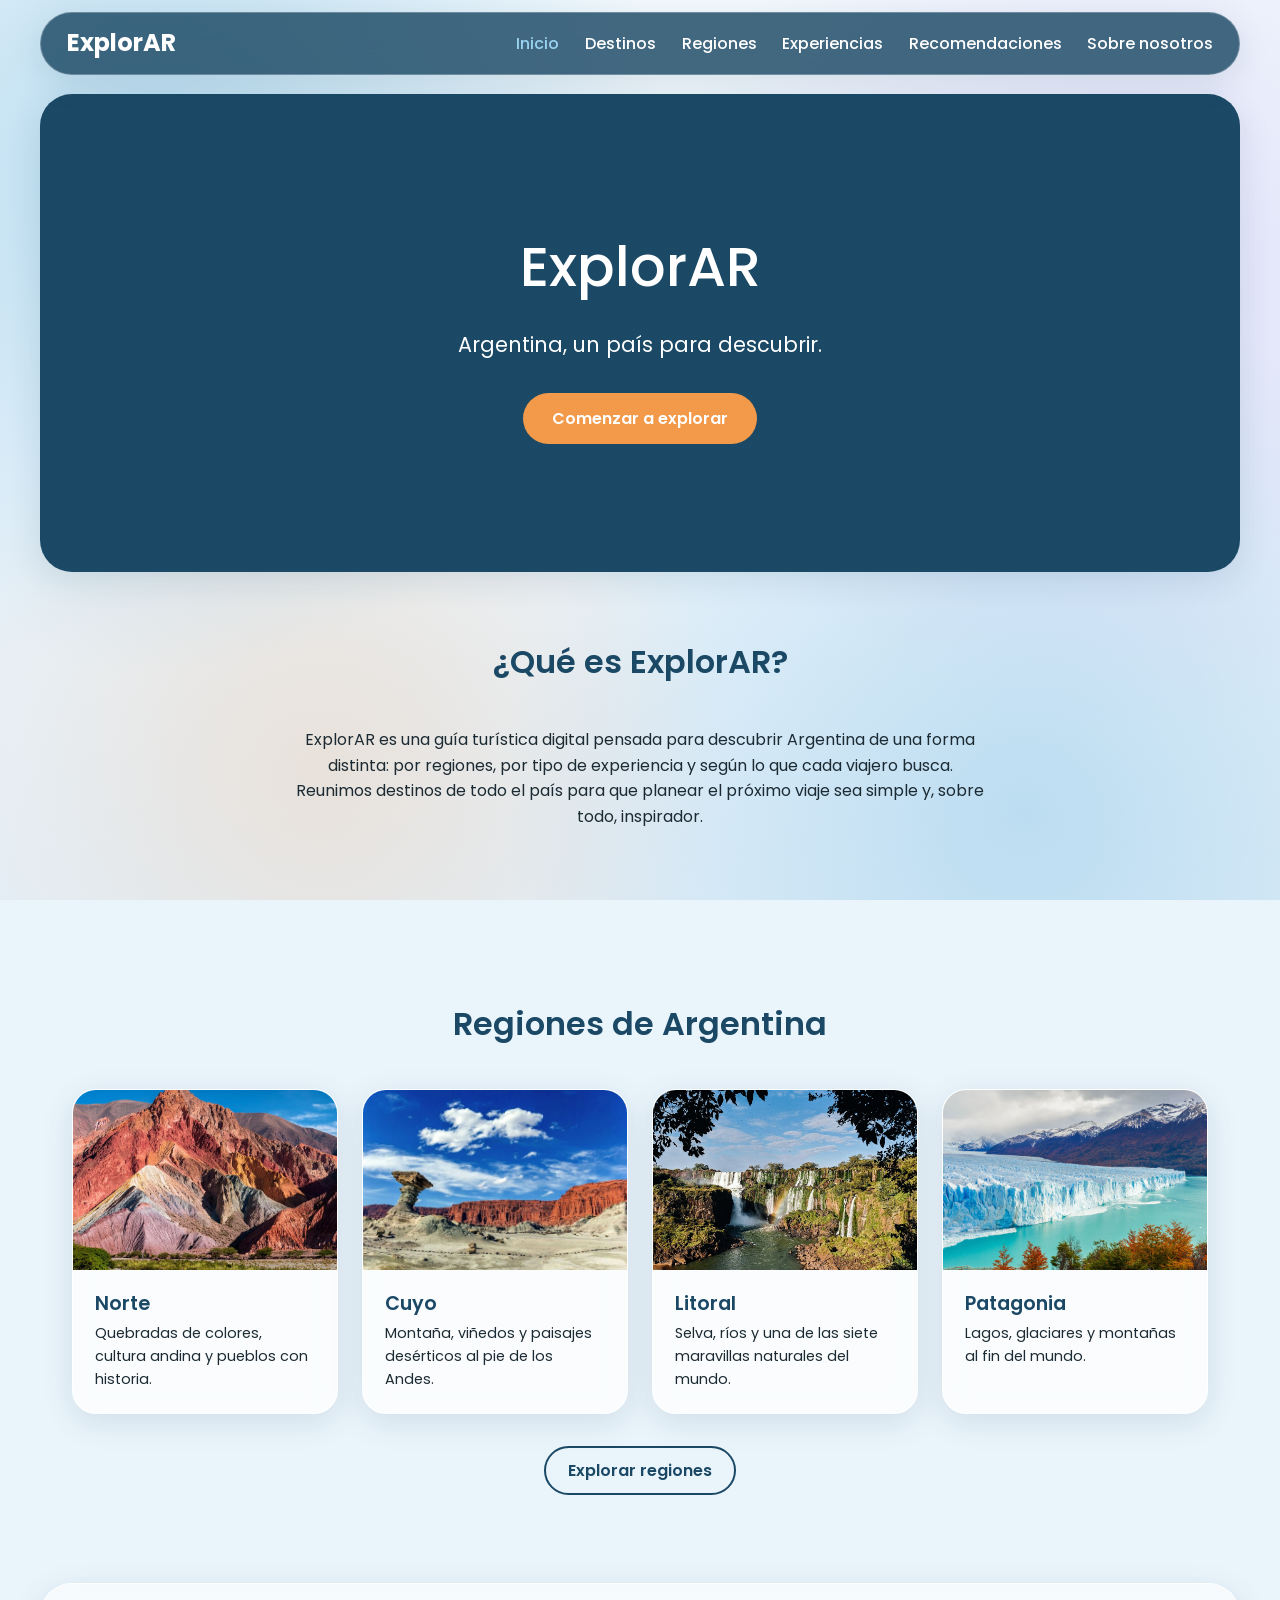
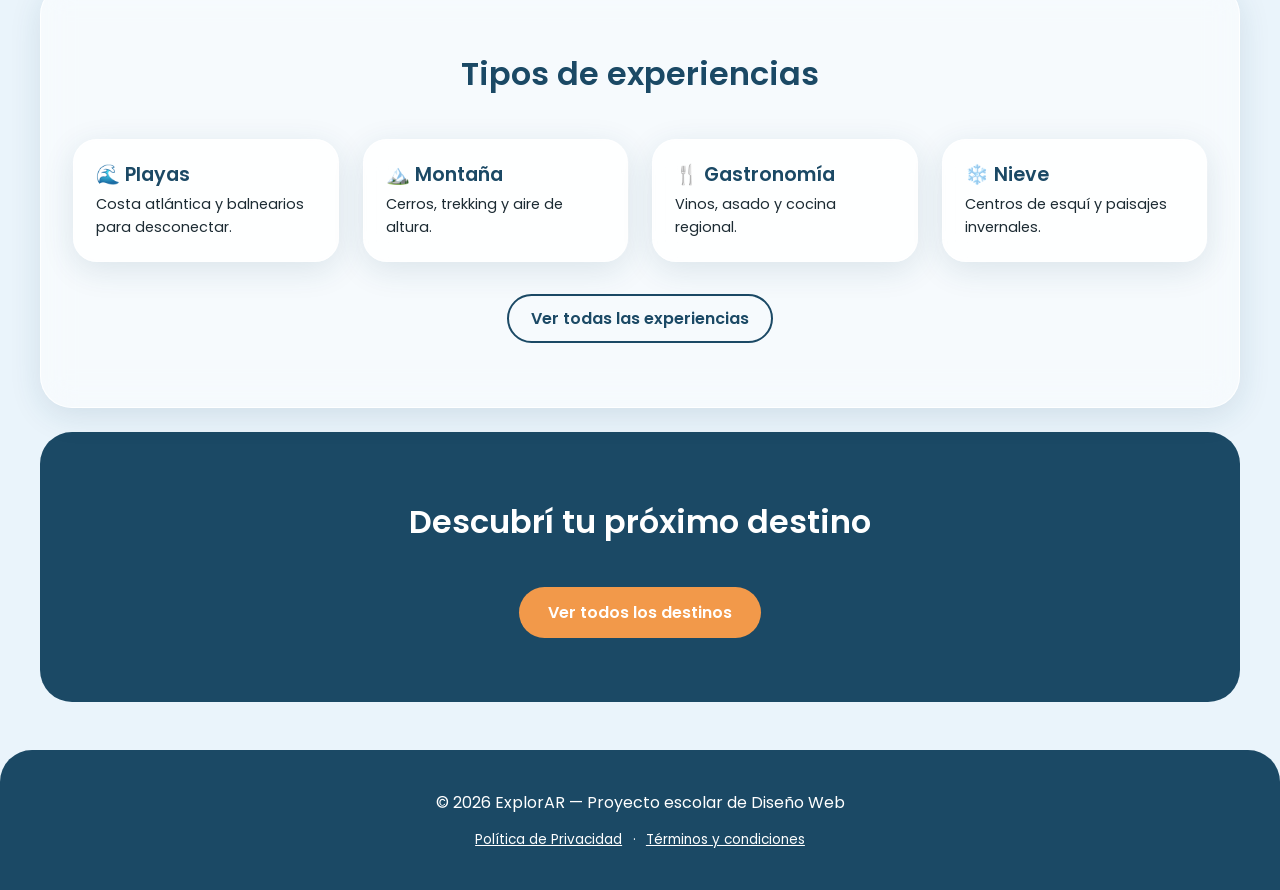
==== index.html @ a02579d8 "cambio del inicio" ====
<!DOCTYPE html>
<html lang="es">
<head>
  <meta charset="UTF-8">
  <meta name="viewport" content="width=device-width, initial-scale=1.0">
  <title>ExplorAR - Argentina, un país para descubrir</title>
  <link rel="icon" href="img/favicon.ico">
  <link rel="stylesheet" href="style.css">
  <link rel="preconnect" href="https://fonts.googleapis.com">
<link rel="preconnect" href="https://fonts.gstatic.com" crossorigin>
<link href="https://fonts.googleapis.com/css2?family=Poppins:wght@400;500;600;700&display=swap" rel="stylesheet">
</head>
<body>

  <header>
    <nav>
      <a href="index.html" class="logo">ExplorAR</a>
      <button class="menu-toggle" aria-label="Abrir menú">☰</button>
      <ul class="nav-links">
        <li><a href="index.html" class="active">Inicio</a></li>
        <li><a href="destinos.html">Destinos</a></li>
        <li><a href="regiones.html">Regiones</a></li>
        <li><a href="experiencias.html">Experiencias</a></li>
        <li><a href="recomendaciones.html">Recomendaciones</a></li>
        <li><a href="sobre-nosotros.html">Sobre nosotros</a></li>
      </ul>
    </nav>
  </header>

  <main>

    <section class="hero">
      <h1>ExplorAR</h1>
      <p>Argentina, un país para descubrir.</p>
      <a href="destinos.html" class="btn-primary">Comenzar a explorar</a>
    </section>

    <section class="intro">
      <div class="section-intro">
        <h2>¿Qué es ExplorAR?</h2>
        <p>ExplorAR es una guía turística digital pensada para descubrir Argentina de una forma distinta: por regiones, por tipo de experiencia y según lo que cada viajero busca. Reunimos destinos de todo el país para que planear el próximo viaje sea simple y, sobre todo, inspirador.</p>
      </div>
    </section>

    <section>
      <h2>Regiones de Argentina</h2>
      <div class="card-grid">
        <div class="card">
          <img src="img/region-norte.png" alt="Paisaje del Norte argentino">
          <div class="card-content">
            <h3>Norte</h3>
            <p>Quebradas de colores, cultura andina y pueblos con historia.</p>
          </div>
        </div>
        <div class="card">
          <img src="img/region-cuyo.png" alt="Paisaje de la región de Cuyo">
          <div class="card-content">
            <h3>Cuyo</h3>
            <p>Montaña, viñedos y paisajes desérticos al pie de los Andes.</p>
          </div>
        </div>
        <div class="card">
          <img src="img/region-litoral.jpg" alt="Paisaje del Litoral argentino">
          <div class="card-content">
            <h3>Litoral</h3>
            <p>Selva, ríos y una de las siete maravillas naturales del mundo.</p>
          </div>
        </div>
        <div class="card">
          <img src="img/region-patagonia.jpg" alt="Paisaje de la Patagonia">
          <div class="card-content">
            <h3>Patagonia</h3>
            <p>Lagos, glaciares y montañas al fin del mundo.</p>
          </div>
        </div>
      </div>
      <p style="text-align:center; margin-top:2rem;">
        <a href="regiones.html" class="btn-secondary">Explorar regiones</a>
      </p>
    </section>

    <section class="alt">
      <h2>Tipos de experiencias</h2>
      <div class="card-grid">
        <div class="card"><div class="card-content"><h3>🌊 Playas</h3><p>Costa atlántica y balnearios para desconectar.</p></div></div>
        <div class="card"><div class="card-content"><h3>🏔️ Montaña</h3><p>Cerros, trekking y aire de altura.</p></div></div>
        <div class="card"><div class="card-content"><h3>🍴 Gastronomía</h3><p>Vinos, asado y cocina regional.</p></div></div>
        <div class="card"><div class="card-content"><h3>❄️ Nieve</h3><p>Centros de esquí y paisajes invernales.</p></div></div>
      </div>
      <p style="text-align:center; margin-top:2rem;">
        <a href="experiencias.html" class="btn-secondary">Ver todas las experiencias</a>
      </p>
    </section>

    <section class="cta">
      <h2>Descubrí tu próximo destino</h2>
      <a href="destinos.html" class="btn-primary">Ver todos los destinos</a>
    </section>

  </main>

  <footer>
    <p>&copy; 2026 ExplorAR — Proyecto escolar de Diseño Web</p>
    <div class="footer-links">
      <a href="privacidad.html">Política de Privacidad</a> ·
      <a href="terminos.html">Términos y condiciones</a>
    </div>
  </footer>

  <button id="volver-arriba" aria-label="Volver arriba">↑</button>

  <script src="script.js"></script>
</body>
</html>
---- style.css ----
/* =========================================================
   EXPLORAR - style.css
   ========================================================= */

* {
  margin: 0;
  padding: 0;
  box-sizing: border-box;
}

html {
  scroll-behavior: smooth;
}

body {
  font-family: 'Poppins', 'Segoe UI', sans-serif;
  color: var(--text-dark);
  background-color: #EAF4FB;
  line-height: 1.6;
  overflow-x: hidden;
  position: relative;
}

/* Burbujas de color detrás de todo el sitio. Sirven para que el efecto "vidrio" de las tarjetas se note. */
body::before {
  content: "";
  position: fixed;
  inset: 0;
  z-index: -1;
  background:
    radial-gradient(circle at 12% 18%, rgba(79,168,216,0.35) 0, transparent 38%),
    radial-gradient(circle at 88% 30%, rgba(190,175,240,0.30) 0, transparent 36%),
    radial-gradient(circle at 25% 85%, rgba(242,153,74,0.18) 0, transparent 34%),
    radial-gradient(circle at 80% 90%, rgba(79,168,216,0.28) 0, transparent 40%),
    linear-gradient(180deg, #F3F9FD 0%, #E4F0FA 100%);
}

img {
  max-width: 100%;
  display: block;
}

a {
  text-decoration: none;
  color: inherit;
}

ul {
  list-style: none;
}

button {
  font-family: inherit;
  cursor: pointer;
}

/* ===== PALETA DE COLORES ===== */
:root {
  --celeste-principal: #4FA8D8;
  --azul-profundo: #1B4965;
  --naranja-acento: #F2994A;
  --lavanda-suave: #BEAFF0;
  --gris-claro: #F4F7F9;
  --bg-light: #FFFFFF;
  --text-dark: #1C2B33;
  --text-light: #FFFFFF;

  --vidrio: rgba(255, 255, 255, 0.55);
  --vidrio-fuerte: rgba(255, 255, 255, 0.75);
  --vidrio-borde: rgba(255, 255, 255, 0.85);
  --sombra-vidrio: 0 8px 32px rgba(27, 73, 101, 0.12);
  --radio-grande: 32px;
  --radio-medio: 24px;
}

h1, h2, h3 {
  font-family: 'Poppins', sans-serif;
  font-weight: 600;
  color: var(--azul-profundo);
}

h1 { font-size: 2.8rem; }
h2 { font-size: 2rem; margin-bottom: 1rem; }
h3 { font-size: 1.2rem; }

p {
  font-size: 1rem;
  color: var(--text-dark);
}

/* ===== BOTONES ===== */
.btn-primary {
  display: inline-block;
  background-color: var(--naranja-acento);
  color: var(--text-light);
  padding: 0.8rem 1.8rem;
  border-radius: 30px;
  font-weight: 600;
  border: none;
  transition: background-color 0.3s ease;
}

.btn-primary:hover {
  background-color: var(--celeste-principal);
}

.btn-secondary {
  display: inline-block;
  background-color: transparent;
  color: var(--azul-profundo);
  border: 2px solid var(--azul-profundo);
  padding: 0.6rem 1.4rem;
  border-radius: 30px;
  font-weight: 600;
  transition: all 0.3s ease;
}

.btn-secondary:hover {
  background-color: var(--azul-profundo);
  color: var(--text-light);
}

/* accesibilidad: foco visible */
a:focus-visible, button:focus-visible, input:focus-visible, select:focus-visible {
  outline: 3px solid var(--naranja-acento);
  outline-offset: 2px;
}

/* ===== HEADER / NAV ===== */
header {
  position: sticky;
  top: 12px;
  z-index: 100;
  width: calc(100% - 2rem);
  max-width: 1200px;
  margin: 12px auto 0;
  padding: 0.7rem 1.6rem;
  background-color: rgba(27, 73, 101, 0.82);
  backdrop-filter: blur(14px);
  -webkit-backdrop-filter: blur(14px);
  border: 1px solid rgba(255, 255, 255, 0.25);
  border-radius: 999px;
  box-shadow: var(--sombra-vidrio);
}

nav {
  display: flex;
  align-items: center;
  justify-content: space-between;
  position: relative;
}

.logo {
  font-size: 1.5rem;
  font-weight: 700;
  color: var(--text-light);
}

.nav-links {
  display: flex;
  gap: 1.6rem;
}

.nav-links a {
  color: var(--text-light);
  font-weight: 500;
  transition: color 0.3s ease;
}

.nav-links a:hover,
.nav-links a.active {
  color: #9AD3F2;
}

.menu-toggle {
  display: none;
  background: none;
  border: none;
  font-size: 1.8rem;
  color: var(--text-light);
}

@media (max-width: 768px) {
  header { padding: 0.6rem 1.2rem; }

  .menu-toggle { display: block; }

  .nav-links {
    display: none;
    flex-direction: column;
    position: absolute;
    top: calc(100% + 1rem);
    left: -0.6rem;
    right: -0.6rem;
    background-color: rgba(27, 73, 101, 0.92);
    backdrop-filter: blur(14px);
    -webkit-backdrop-filter: blur(14px);
    border-radius: var(--radio-medio);
    padding: 1.2rem 1.6rem;
    gap: 1rem;
    box-shadow: var(--sombra-vidrio);
  }

  .nav-links.active { display: flex; }
}

/* ===== FOOTER ===== */
footer {
  background-color: var(--azul-profundo);
  color: var(--text-light);
  text-align: center;
  padding: 2.5rem 2rem;
  margin-top: 3rem;
  border-radius: var(--radio-grande) var(--radio-grande) 0 0;
}

footer p { color: var(--text-light); }

.social-icons {
  display: flex;
  justify-content: center;
  gap: 1.2rem;
  margin-top: 1rem;
}

.social-icons a {
  color: var(--text-light);
  border: 1px solid var(--text-light);
  border-radius: 50%;
  width: 36px;
  height: 36px;
  display: flex;
  align-items: center;
  justify-content: center;
  font-size: 0.8rem;
  transition: background-color 0.3s ease;
}

.social-icons a:hover { background-color: var(--celeste-principal); }

.footer-links {
  margin-top: 0.8rem;
  font-size: 0.85rem;
}

.footer-links a { text-decoration: underline; margin: 0 0.4rem; }

main section {
  padding: 4rem 2rem;
  max-width: 1200px;
  margin: 0 auto;
}

main section.alt {
  background: var(--vidrio);
  backdrop-filter: blur(16px);
  -webkit-backdrop-filter: blur(16px);
  border: 1px solid var(--vidrio-borde);
  border-radius: var(--radio-grande);
  box-shadow: var(--sombra-vidrio);
  margin: 1.5rem auto;
  width: calc(100% - 2rem);
}

main section h2 { text-align: center; margin-bottom: 2.5rem; }

.section-intro {
  max-width: 700px;
  margin: 0 auto 2.5rem;
  text-align: center;
}

main section.hero {
  width: calc(100% - 2rem);
  margin: 1.2rem auto 0;
  padding: 8rem 2rem;
  border-radius: var(--radio-grande);
  background: linear-gradient(rgba(27,73,101,0.55), rgba(27,73,101,0.55)),
              url('img/hero-bg.jpg') center/cover no-repeat;
  background-color: var(--azul-profundo);
  color: var(--text-light);
  text-align: center;
  box-shadow: var(--sombra-vidrio);
}

.hero h1 { color: var(--text-light); font-size: 3.5rem; font-weight: 500; }
.hero p { color: var(--text-light); font-size: 1.3rem; margin: 1rem 0 2rem; }

main section.page-hero {
  width: calc(100% - 2rem);
  margin: 1.2rem auto 0;
  padding: 4.5rem 2rem;
  border-radius: var(--radio-grande);
  background: linear-gradient(rgba(27,73,101,0.65), rgba(27,73,101,0.65)),
              url('img/hero-bg.jpg') center/cover no-repeat;
  background-color: var(--azul-profundo);
  color: var(--text-light);
  text-align: center;
  box-shadow: var(--sombra-vidrio);
}
.page-hero h1 { color: var(--text-light); font-weight: 500; }
.page-hero p { color: var(--text-light); }

/* ===== TARJETAS ===== */
.card-grid {
  display: grid;
  grid-template-columns: repeat(auto-fit, minmax(260px, 1fr));
  gap: 1.5rem;
}

.card {
  position: relative;
  background: var(--vidrio-fuerte);
  backdrop-filter: blur(14px);
  -webkit-backdrop-filter: blur(14px);
  border: 1px solid var(--vidrio-borde);
  border-radius: var(--radio-medio);
  overflow: hidden;
  box-shadow: var(--sombra-vidrio);
  transition: transform 0.3s ease;
  display: flex;
  flex-direction: column;
}

.card:hover { transform: translateY(-6px); }

.card img { height: 180px; width: 100%; object-fit: cover; }

.card-content { padding: 1.4rem; flex: 1; display: flex; flex-direction: column; }

.card-content h3 { color: var(--azul-profundo); margin-bottom: 0.3rem; line-height: 1.3; }

.card-content p { font-size: 0.9rem; }

/* La provincia en negrita*/
.card-content .card-provincia {
  font-weight: 700;
  margin-bottom: 0.8rem;
}


.card-content .card-descripcion {
  flex: 1;
  line-height: 1.7;
}
.card-meta {
  font-size: 0.8rem;
  color: #2A7BA8;
  font-weight: 600;
  margin-bottom: 0.4rem;
}

.card-content .btn-secondary,
.card-content .btn-primary {
  margin-top: 0.8rem;
  align-self: flex-start;
  font-size: 0.85rem;
  padding: 0.5rem 1.1rem;
}


main section.cta {
  width: calc(100% - 2rem);
  margin: 1.5rem auto 0;
  text-align: center;
  background-color: var(--azul-profundo);
  color: var(--text-light);
  border-radius: var(--radio-grande);
}
.cta h2 { color: var(--text-light); }

/* ===== BUSCADOR Y FILTROS (destinos.html) ===== */
.filtros {
  display: flex;
  flex-wrap: wrap;
  gap: 0.8rem;
  margin: 0 auto 2rem;
  padding: 0.8rem;
  justify-content: center;
  background: var(--vidrio);
  backdrop-filter: blur(14px);
  -webkit-backdrop-filter: blur(14px);
  border: 1px solid var(--vidrio-borde);
  border-radius: 999px;
  box-shadow: var(--sombra-vidrio);
}

.filtros input,
.filtros select {
  padding: 0.6rem 1.1rem;
  border-radius: 999px;
  border: 1px solid rgba(27, 73, 101, 0.2);
  background: rgba(255, 255, 255, 0.8);
  font-size: 0.95rem;
  color: var(--text-dark);
}

.filtros input { flex: 1; min-width: 200px; }

@media (max-width: 700px) {
  .filtros { border-radius: var(--radio-medio); }
}

.no-resultados {
  text-align: center;
  padding: 2rem;
  color: var(--azul-profundo);
  font-weight: 600;
}

/* ===== REGIONES ===== */
.region-card {
  background: var(--vidrio-fuerte);
  backdrop-filter: blur(14px);
  -webkit-backdrop-filter: blur(14px);
  border: 1px solid var(--vidrio-borde);
  border-radius: var(--radio-grande);
  overflow: hidden;
  box-shadow: var(--sombra-vidrio);
  margin-bottom: 1.5rem;
  display: grid;
  grid-template-columns: 1fr 1.4fr;
}

.region-card img { height: 100%; object-fit: cover; }

.region-card .region-content { padding: 1.8rem; }

.region-card .region-content ul { margin: 0.8rem 0; padding-left: 1.2rem; list-style: disc; }

@media (max-width: 700px) {
  .region-card { grid-template-columns: 1fr; }
  .region-card img { height: 200px; }
}

/* ===== EXPERIENCIAS ===== */
.experiencia-tabs {
  display: flex;
  flex-wrap: wrap;
  justify-content: center;
  gap: 0.7rem;
  margin-bottom: 2.5rem;
}

.tab-btn {
  background: var(--vidrio-fuerte);
  border: 1px solid var(--vidrio-borde);
  padding: 0.6rem 1.2rem;
  border-radius: 999px;
  font-weight: 600;
  color: var(--azul-profundo);
  transition: background-color 0.3s ease, color 0.3s ease;
}

.tab-btn:hover { background: rgba(79, 168, 216, 0.25); }

.tab-btn.active {
  background-color: var(--azul-profundo);
  color: var(--text-light);
  border-color: var(--azul-profundo);
}

/* ===== ENCONTRA TU DESTINO ===== */
.finder {
  background: var(--vidrio);
  backdrop-filter: blur(16px);
  -webkit-backdrop-filter: blur(16px);
  border: 1px solid var(--vidrio-borde);
  border-radius: var(--radio-grande);
  box-shadow: var(--sombra-vidrio);
  padding: 2.5rem;
}

.finder-form {
  display: grid;
  grid-template-columns: repeat(auto-fit, minmax(180px, 1fr));
  gap: 1.2rem;
  margin-bottom: 2rem;
}

.finder-form label {
  display: block;
  font-weight: 600;
  margin-bottom: 0.4rem;
  color: var(--azul-profundo);
  font-size: 0.9rem;
}

.finder-form select {
  width: 100%;
  padding: 0.7rem 1rem;
  border-radius: 999px;
  border: 1px solid rgba(27, 73, 101, 0.2);
  background: rgba(255, 255, 255, 0.85);
  color: var(--text-dark);
}

.finder-actions { text-align: center; }

#finder-resultados { margin-top: 2rem; }

/* ===== RECOMENDACIONES ===== */
.recomendacion {
  display: grid;
  grid-template-columns: 1fr 1.6fr;
  gap: 1.5rem;
  background: var(--vidrio-fuerte);
  backdrop-filter: blur(14px);
  -webkit-backdrop-filter: blur(14px);
  border: 1px solid var(--vidrio-borde);
  border-radius: var(--radio-grande);
  box-shadow: var(--sombra-vidrio);
  padding: 1.5rem;
  margin-bottom: 1.5rem;
}

.recomendacion img { border-radius: var(--radio-medio); height: 100%; object-fit: cover; }

.recomendacion .autor {
  font-size: 0.85rem;
  font-style: italic;
  color: #2A7BA8;
  margin-top: 0.5rem;
}

@media (max-width: 700px) {
  .recomendacion { grid-template-columns: 1fr; }
  .recomendacion img { height: 200px; }
}

/* ===== SOBRE NOSOTROS ===== */
.equipo-grid {
  display: grid;
  grid-template-columns: repeat(auto-fit, minmax(240px, 1fr));
  gap: 1.5rem;
}

.integrante {
  text-align: center;
  background: var(--vidrio-fuerte);
  backdrop-filter: blur(14px);
  -webkit-backdrop-filter: blur(14px);
  border: 1px solid var(--vidrio-borde);
  border-radius: var(--radio-grande);
  box-shadow: var(--sombra-vidrio);
  padding: 1.8rem 1.5rem;
}

.avatar {
  width: 100px;
  height: 100px;
  border-radius: 50%;
  background: linear-gradient(135deg, var(--celeste-principal), var(--lavanda-suave));
  color: var(--text-light);
  display: flex;
  align-items: center;
  justify-content: center;
  font-size: 2rem;
  font-weight: 700;
  margin: 0 auto 1rem;
}

.integrante .rol {
  color: #B85E0F;
  font-weight: 600;
  font-size: 0.9rem;
  margin-bottom: 0.5rem;
}

.frase-final {
  text-align: center;
  font-size: 1.3rem;
  font-style: italic;
  color: var(--azul-profundo);
  margin-top: 3rem;
}

/* ===== PRIVACIDAD / TERMINOS ===== */
.legal h2 { text-align: left; margin-top: 2rem; }
.legal p, .legal ul { margin-bottom: 1rem; }
.legal ul { padding-left: 1.4rem; list-style: disc; }

/* ===== VIDEO RESPONSIVE ===== */
.video-wrapper {
  position: relative;
  padding-bottom: 56.25%;
  height: 0;
  overflow: hidden;
  border-radius: var(--radio-grande);
  max-width: 800px;
  margin: 0 auto;
  box-shadow: var(--sombra-vidrio);
}

.video-wrapper iframe {
  position: absolute;
  top: 0; left: 0;
  width: 100%; height: 100%;
  border: none;
}

/* ===== BOTON VOLVER ARRIBA ===== */
#volver-arriba {
  position: fixed;
  bottom: 1.5rem;
  right: 1.5rem;
  background-color: var(--naranja-acento);
  color: var(--text-light);
  border: none;
  width: 46px;
  height: 46px;
  border-radius: 50%;
  font-size: 1.2rem;
  display: none;
  z-index: 200;
  box-shadow: var(--sombra-vidrio);
}

#volver-arriba.visible { display: block; }

/* ===== MODAL ===== */
.modal-overlay {
  display: none;
  position: fixed;
  inset: 0;
  background-color: rgba(27, 73, 101, 0.45);
  backdrop-filter: blur(6px);
  -webkit-backdrop-filter: blur(6px);
  align-items: center;
  justify-content: center;
  z-index: 300;
  padding: 1rem;
}

.modal-overlay.visible { display: flex; }

.modal-box {
  background: rgba(255, 255, 255, 0.88);
  backdrop-filter: blur(16px);
  -webkit-backdrop-filter: blur(16px);
  border: 1px solid var(--vidrio-borde);
  border-radius: var(--radio-grande);
  max-width: 500px;
  width: 100%;
  padding: 1.5rem;
  position: relative;
  max-height: 85vh;
  overflow-y: auto;
  box-shadow: var(--sombra-vidrio);
}

.modal-close {
  position: absolute;
  top: 0.8rem;
  right: 0.8rem;
  z-index: 2;
  width: 36px;
  height: 36px;
  background: rgba(255, 255, 255, 0.8);
  border: none;
  border-radius: 50%;
  font-size: 1.1rem;
  color: var(--azul-profundo);
}

.modal-box img {
  border-radius: var(--radio-medio);
  margin-bottom: 1rem;
  height: 220px;
  width: 100%;
  object-fit: cover;
}

@supports not ((backdrop-filter: blur(1px)) or (-webkit-backdrop-filter: blur(1px))) {
  :root {
    --vidrio: rgba(255, 255, 255, 0.85);
    --vidrio-fuerte: rgba(255, 255, 255, 0.95);
  }
}

@media (prefers-reduced-motion: reduce) {
  * { transition: none !important; scroll-behavior: auto !important; }
}
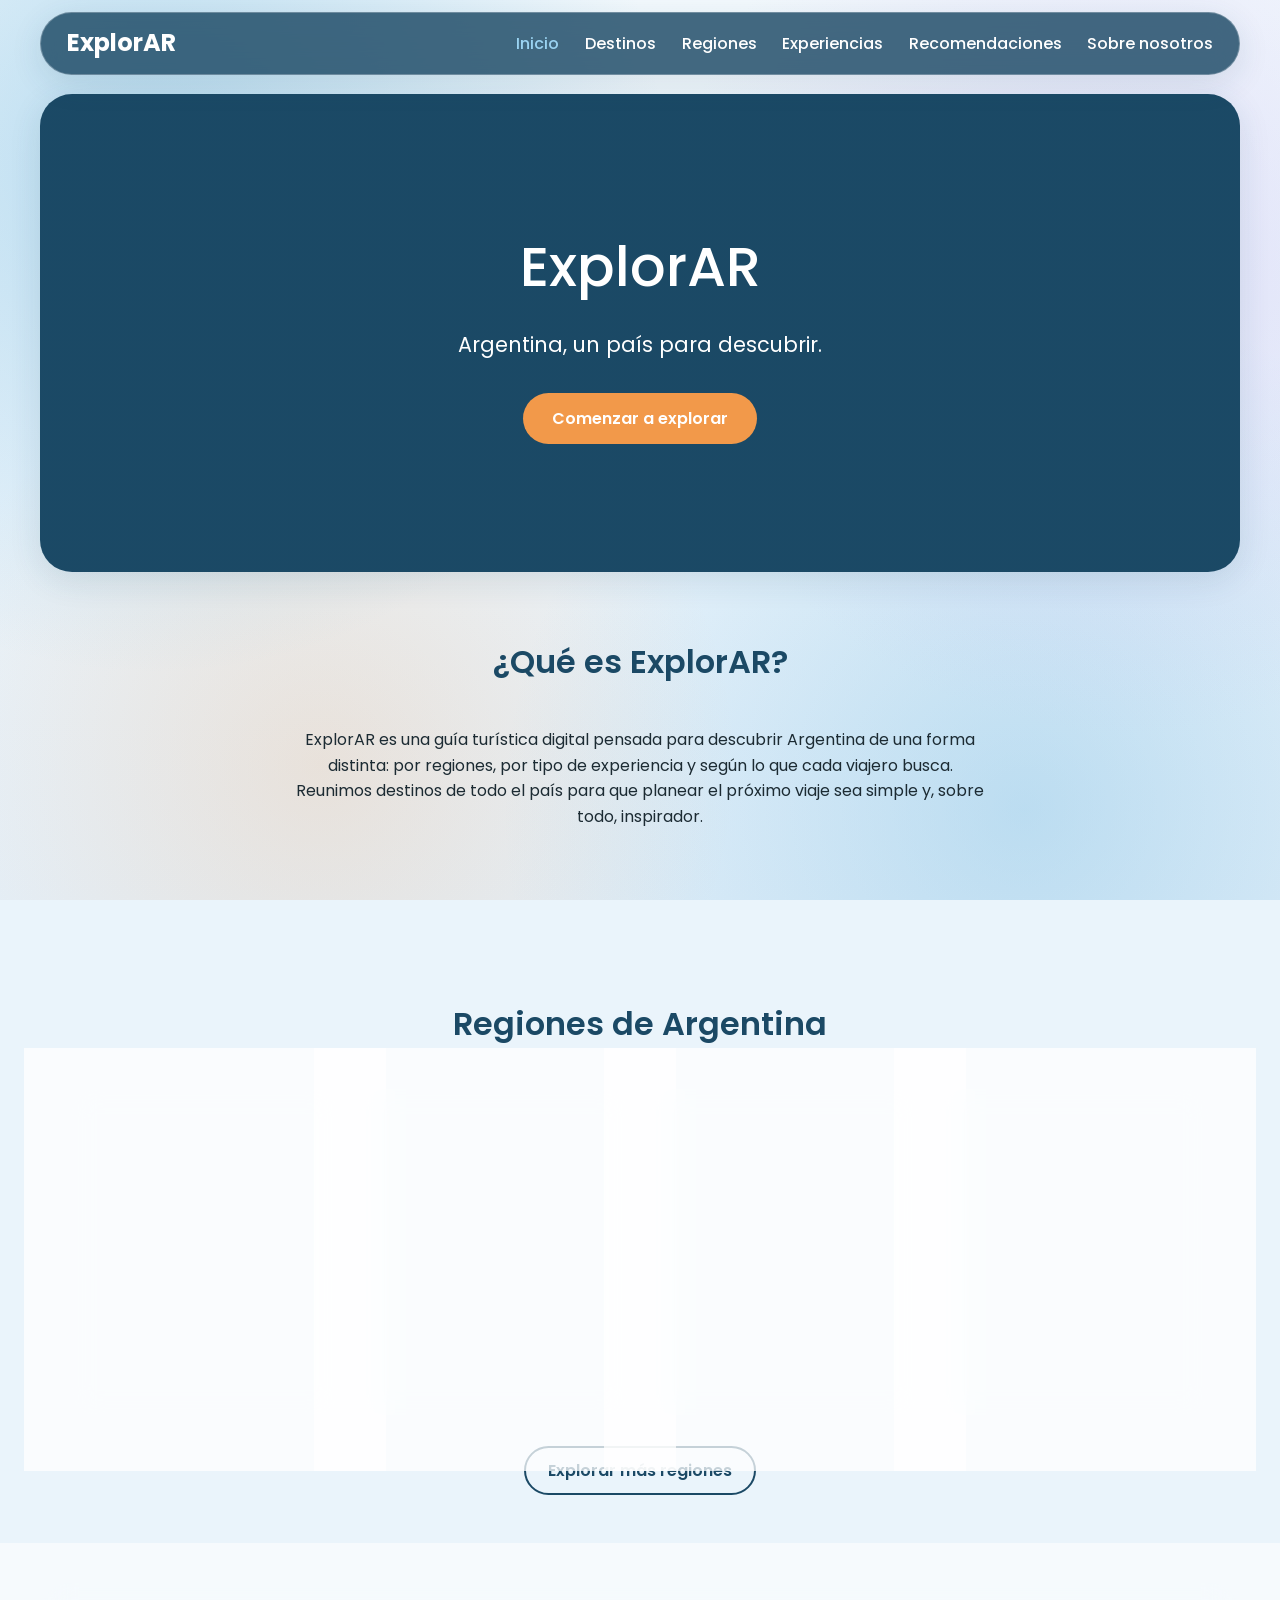
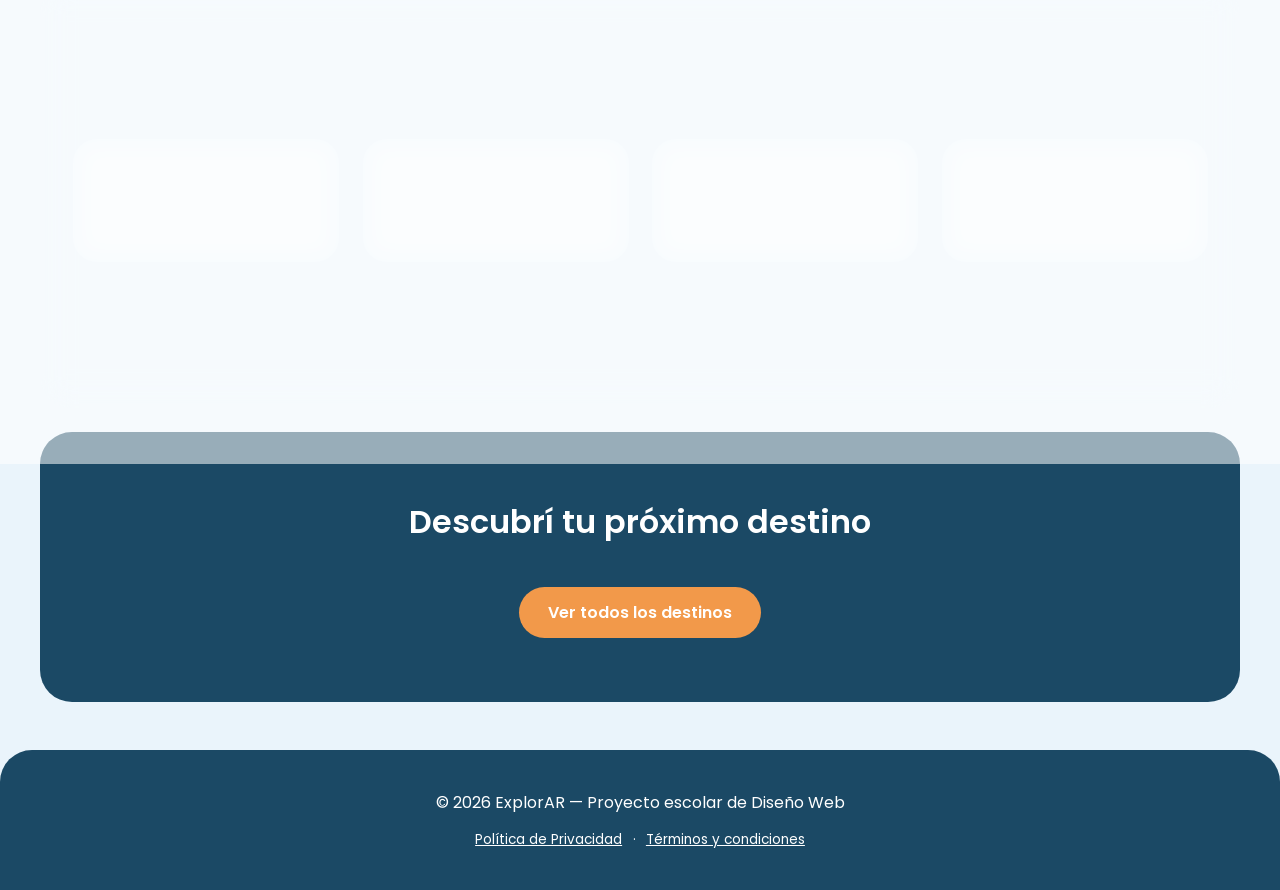
==== commit 896a3481: "mas regiones" ====
--- a/index.html
+++ b/index.html
@@ -75,7 +75,7 @@
         </div>
       </div>
       <p style="text-align:center; margin-top:2rem;">
-        <a href="regiones.html" class="btn-secondary">Explorar regiones</a>
+        <a href="regiones.html" class="btn-secondary">Explorar más regiones</a>
       </p>
     </section>
 
@@ -111,4 +111,4 @@
 
   <script src="script.js"></script>
 </body>
-</html>+</html>
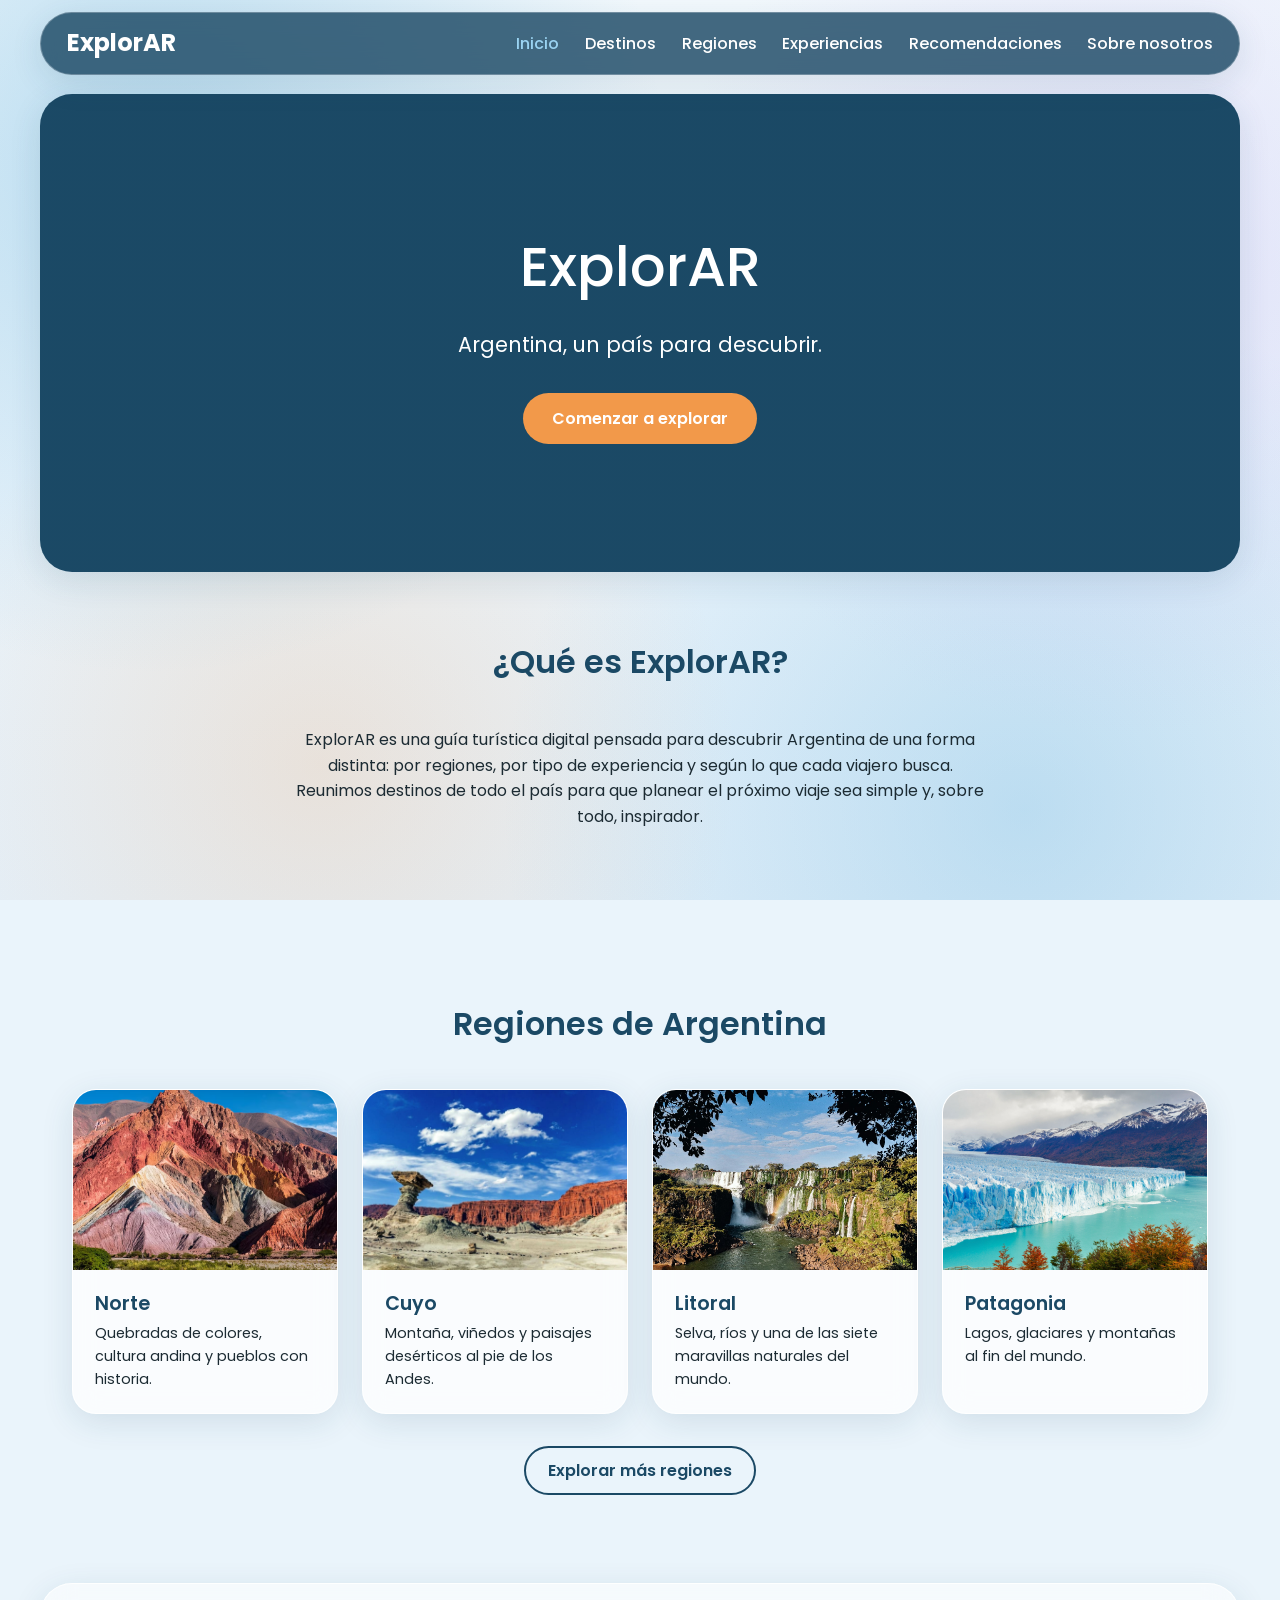
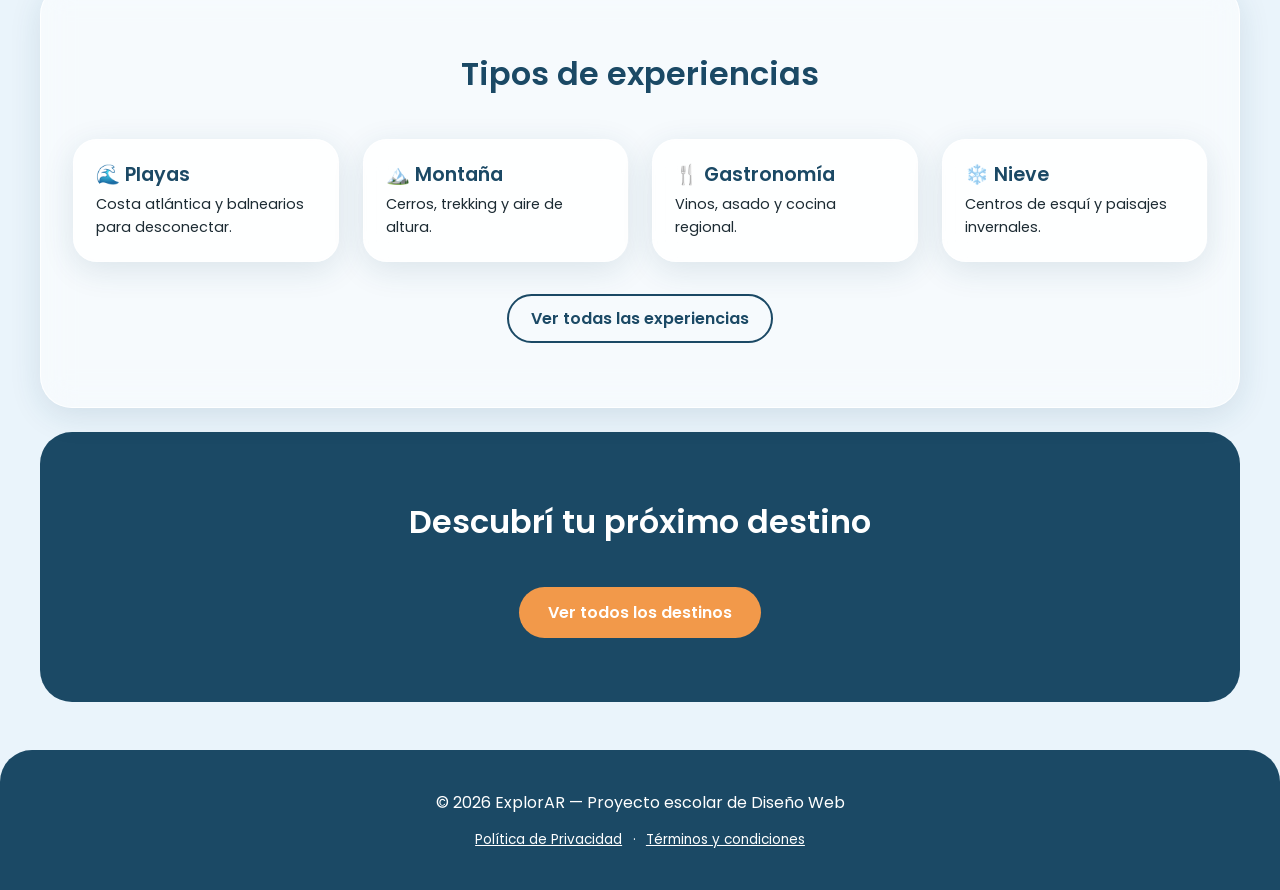
==== commit dba8bef1: "correccion" ====
--- a/index.html
+++ b/index.html
@@ -111,4 +111,4 @@
 
   <script src="script.js"></script>
 </body>
-</html>
+</html>
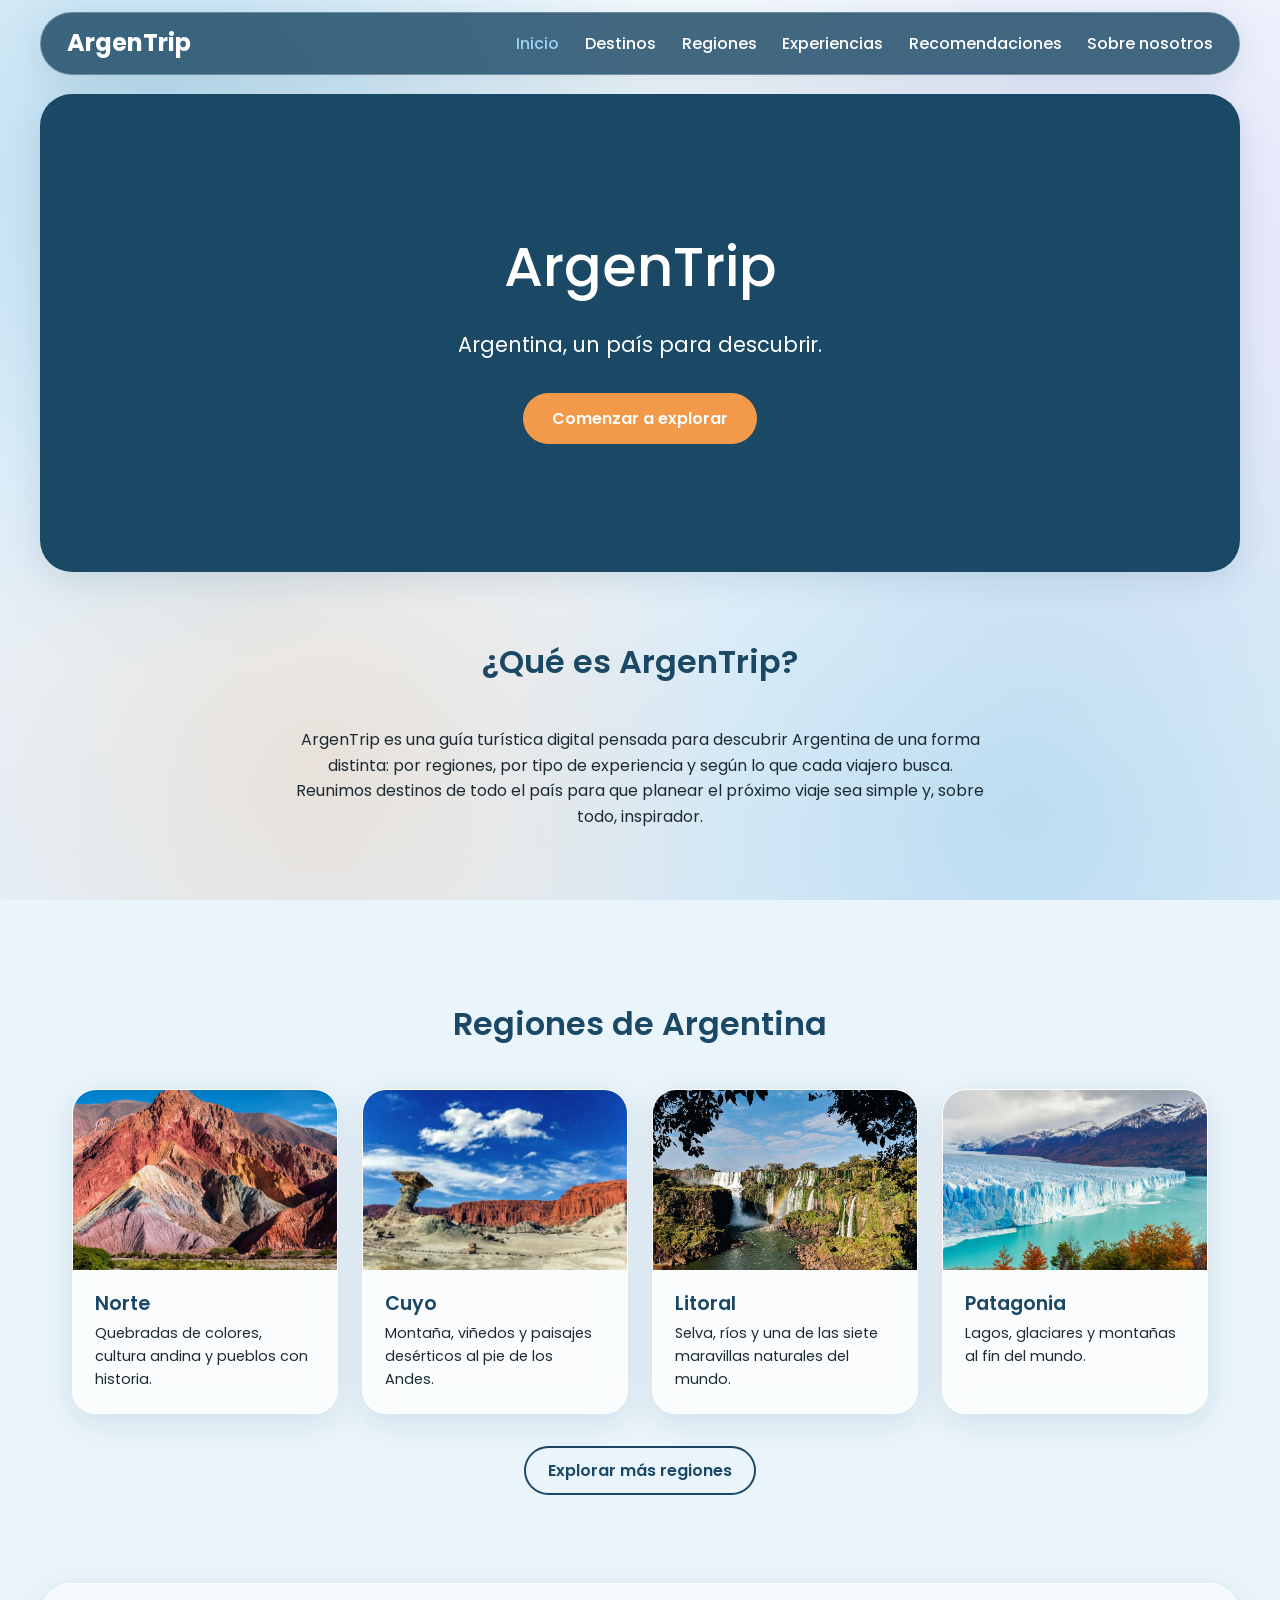
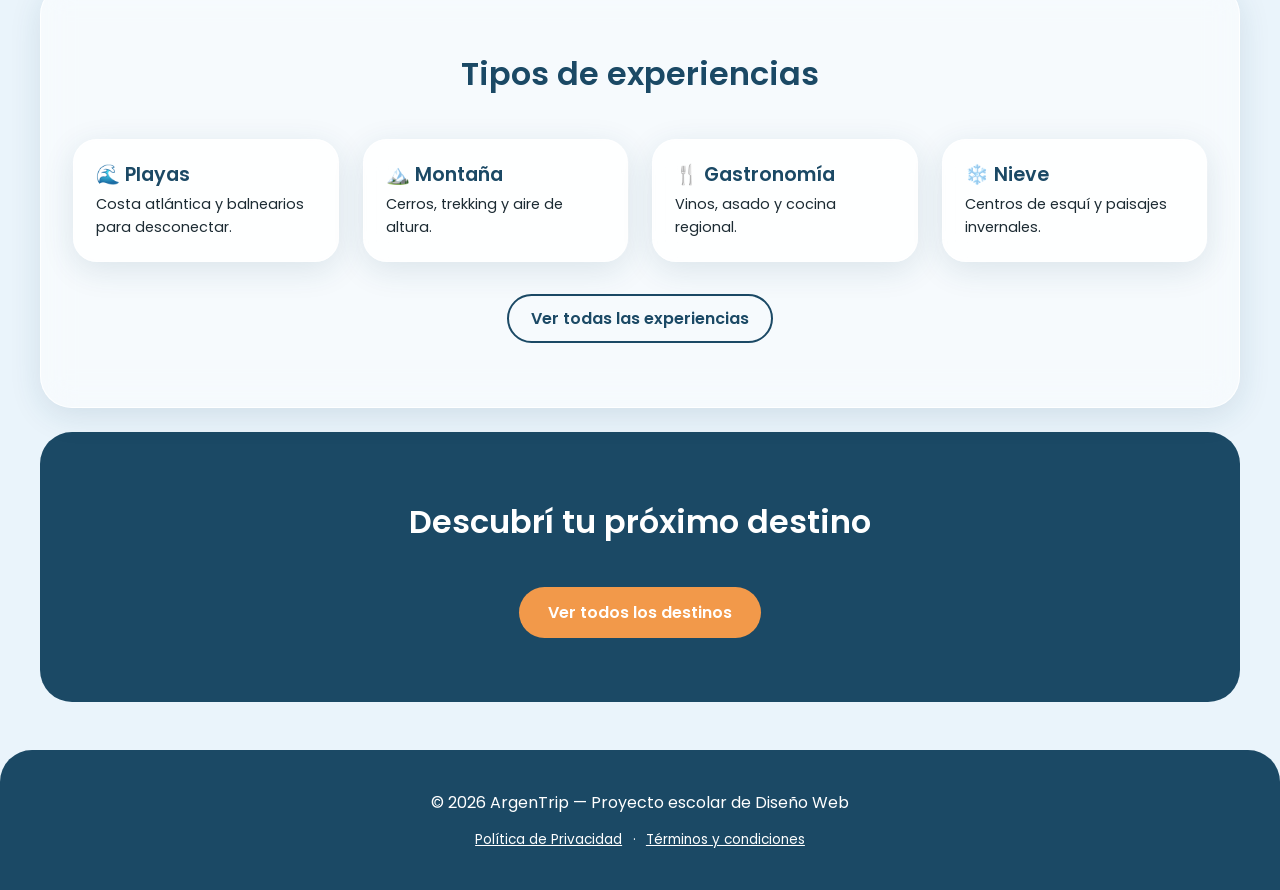
==== commit 7726fa20: "cambio de nombre" ====
--- a/index.html
+++ b/index.html
@@ -3,7 +3,7 @@
 <head>
   <meta charset="UTF-8">
   <meta name="viewport" content="width=device-width, initial-scale=1.0">
-  <title>ExplorAR - Argentina, un país para descubrir</title>
+  <title>ArgenTrip - Argentina, un país para descubrir</title>
   <link rel="icon" href="img/favicon.ico">
   <link rel="stylesheet" href="style.css">
   <link rel="preconnect" href="https://fonts.googleapis.com">
@@ -14,7 +14,7 @@
 
   <header>
     <nav>
-      <a href="index.html" class="logo">ExplorAR</a>
+      <a href="index.html" class="logo">ArgenTrip</a>
       <button class="menu-toggle" aria-label="Abrir menú">☰</button>
       <ul class="nav-links">
         <li><a href="index.html" class="active">Inicio</a></li>
@@ -30,15 +30,15 @@
   <main>
 
     <section class="hero">
-      <h1>ExplorAR</h1>
+      <h1>ArgenTrip</h1>
       <p>Argentina, un país para descubrir.</p>
       <a href="destinos.html" class="btn-primary">Comenzar a explorar</a>
     </section>
 
     <section class="intro">
       <div class="section-intro">
-        <h2>¿Qué es ExplorAR?</h2>
-        <p>ExplorAR es una guía turística digital pensada para descubrir Argentina de una forma distinta: por regiones, por tipo de experiencia y según lo que cada viajero busca. Reunimos destinos de todo el país para que planear el próximo viaje sea simple y, sobre todo, inspirador.</p>
+        <h2>¿Qué es ArgenTrip?</h2>
+        <p>ArgenTrip es una guía turística digital pensada para descubrir Argentina de una forma distinta: por regiones, por tipo de experiencia y según lo que cada viajero busca. Reunimos destinos de todo el país para que planear el próximo viaje sea simple y, sobre todo, inspirador.</p>
       </div>
     </section>
 
@@ -100,7 +100,7 @@
   </main>
 
   <footer>
-    <p>&copy; 2026 ExplorAR — Proyecto escolar de Diseño Web</p>
+    <p>&copy; 2026 ArgenTrip — Proyecto escolar de Diseño Web</p>
     <div class="footer-links">
       <a href="privacidad.html">Política de Privacidad</a> ·
       <a href="terminos.html">Términos y condiciones</a>
@@ -111,4 +111,4 @@
 
   <script src="script.js"></script>
 </body>
-</html>+</html>
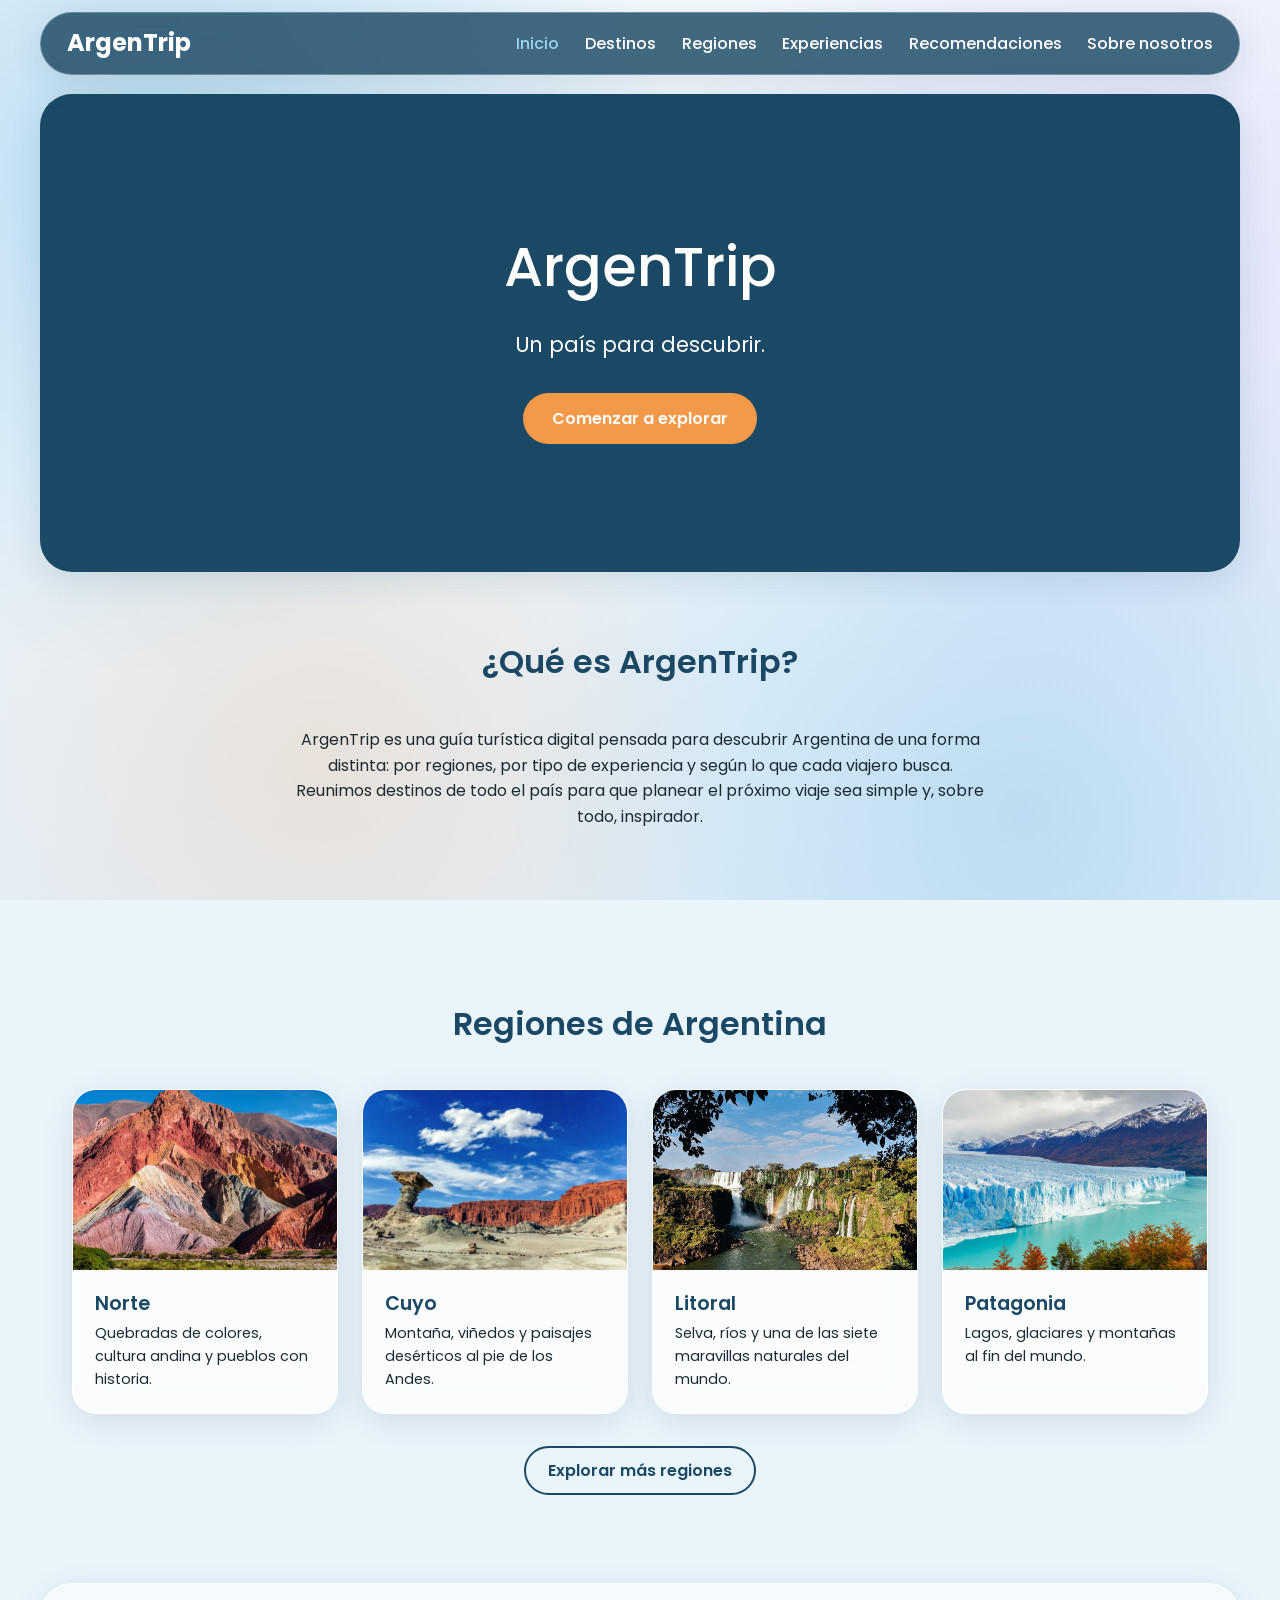
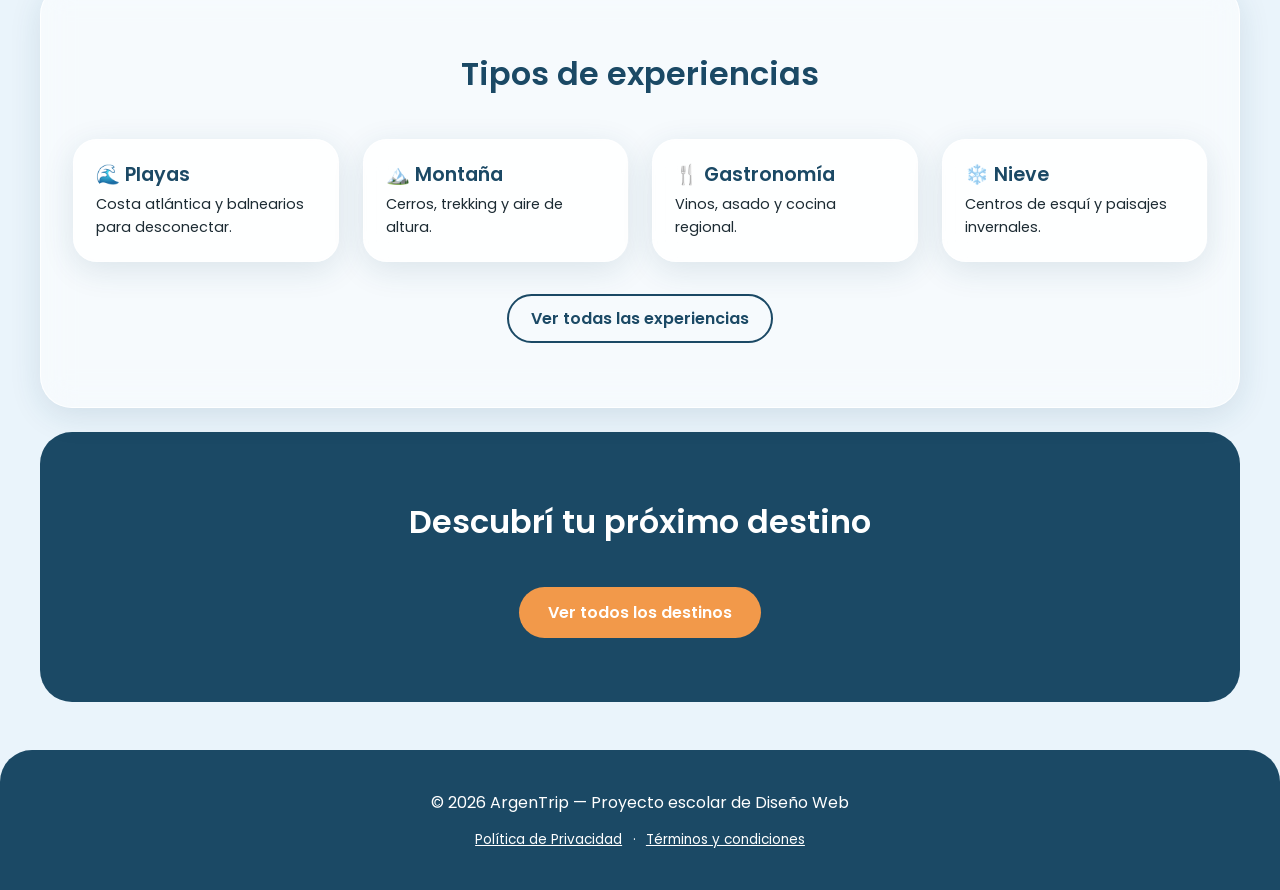
==== commit ca86d1f2: "barra de busqueda" ====
--- a/index.html
+++ b/index.html
@@ -3,7 +3,7 @@
 <head>
   <meta charset="UTF-8">
   <meta name="viewport" content="width=device-width, initial-scale=1.0">
-  <title>ArgenTrip - Argentina, un país para descubrir</title>
+  <title>ArgenTrip - Un país para descubrir</title>
   <link rel="icon" href="img/favicon.ico">
   <link rel="stylesheet" href="style.css">
   <link rel="preconnect" href="https://fonts.googleapis.com">
@@ -31,7 +31,7 @@
 
     <section class="hero">
       <h1>ArgenTrip</h1>
-      <p>Argentina, un país para descubrir.</p>
+      <p>Un país para descubrir.</p>
       <a href="destinos.html" class="btn-primary">Comenzar a explorar</a>
     </section>
 
--- a/style.css
+++ b/style.css
@@ -406,6 +406,7 @@
   padding: 2rem;
   color: var(--azul-profundo);
   font-weight: 600;
+  grid-column: 1 / -1;
 }
 
 /* ===== REGIONES ===== */
@@ -680,4 +681,8 @@
 
 @media (prefers-reduced-motion: reduce) {
   * { transition: none !important; scroll-behavior: auto !important; }
+}
+
+#destinos-grid {
+  grid-template-columns: repeat(auto-fill, minmax(260px, 1fr));
 }
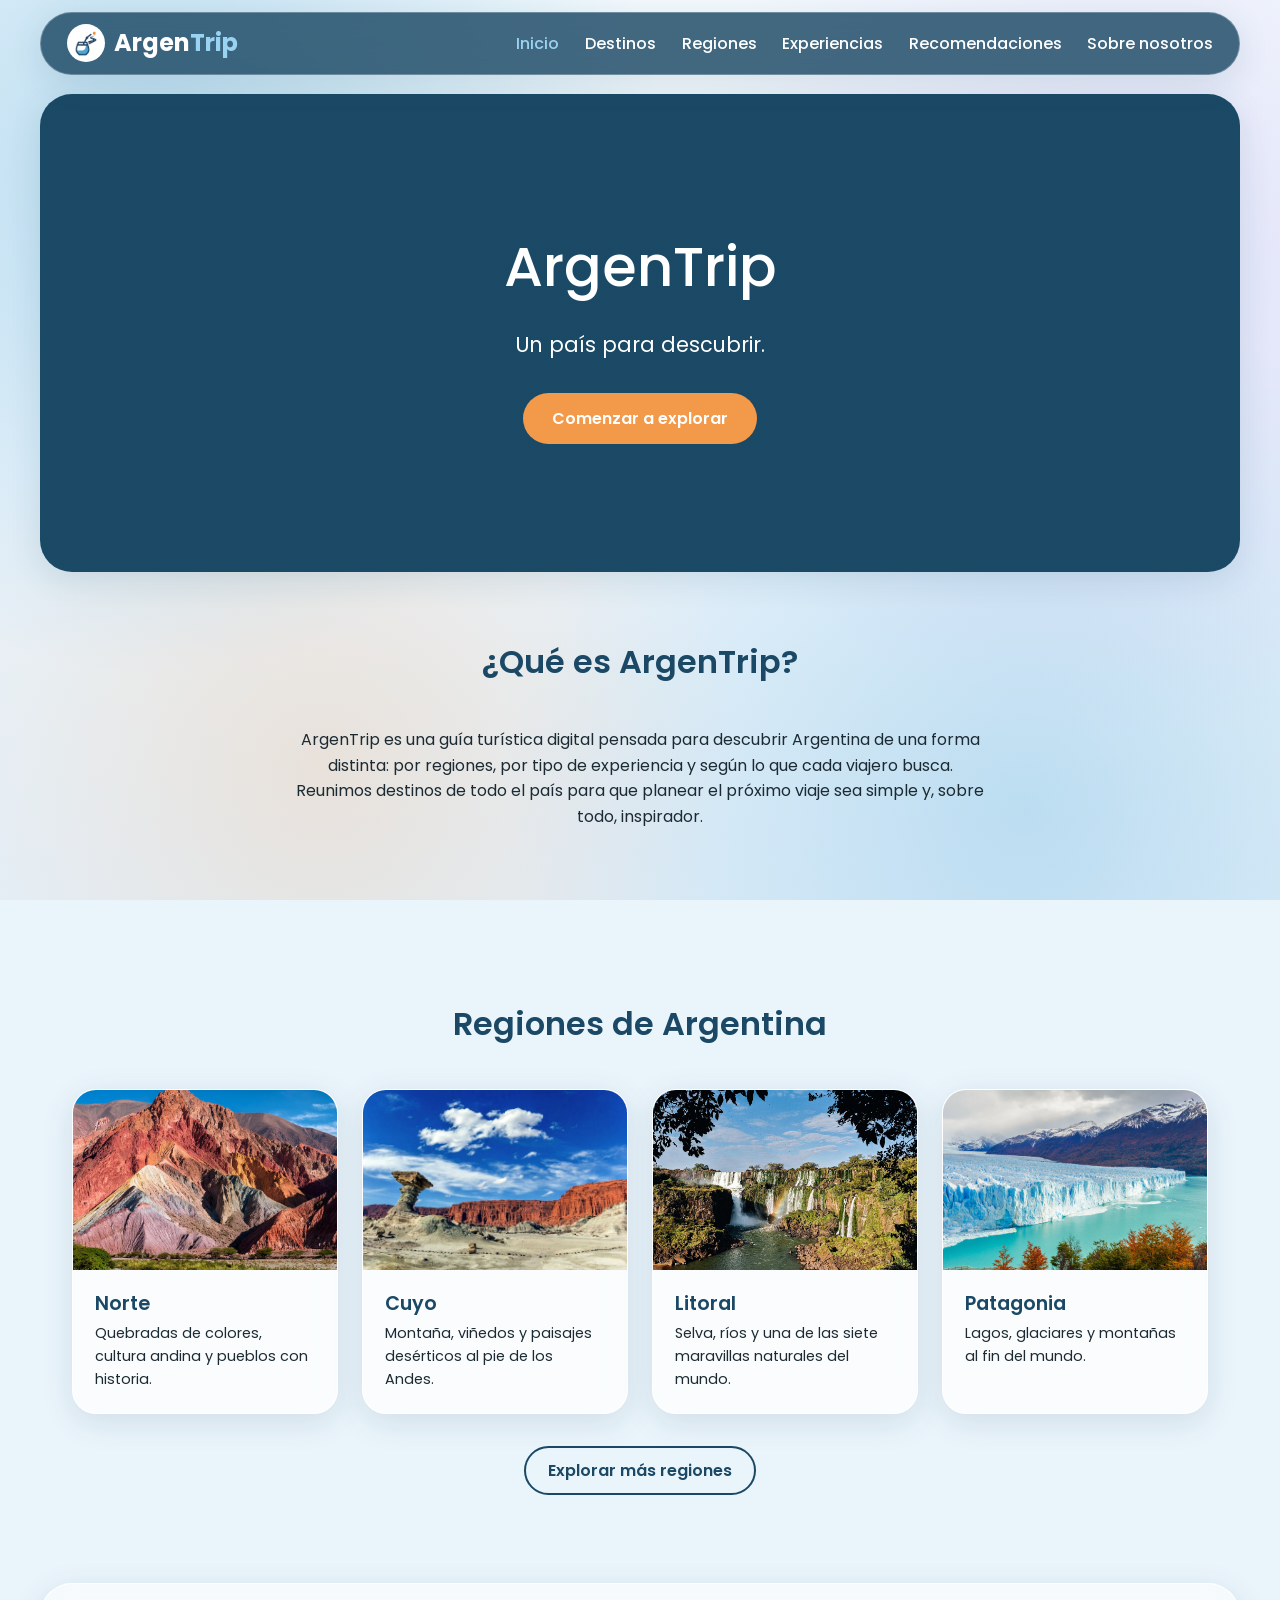
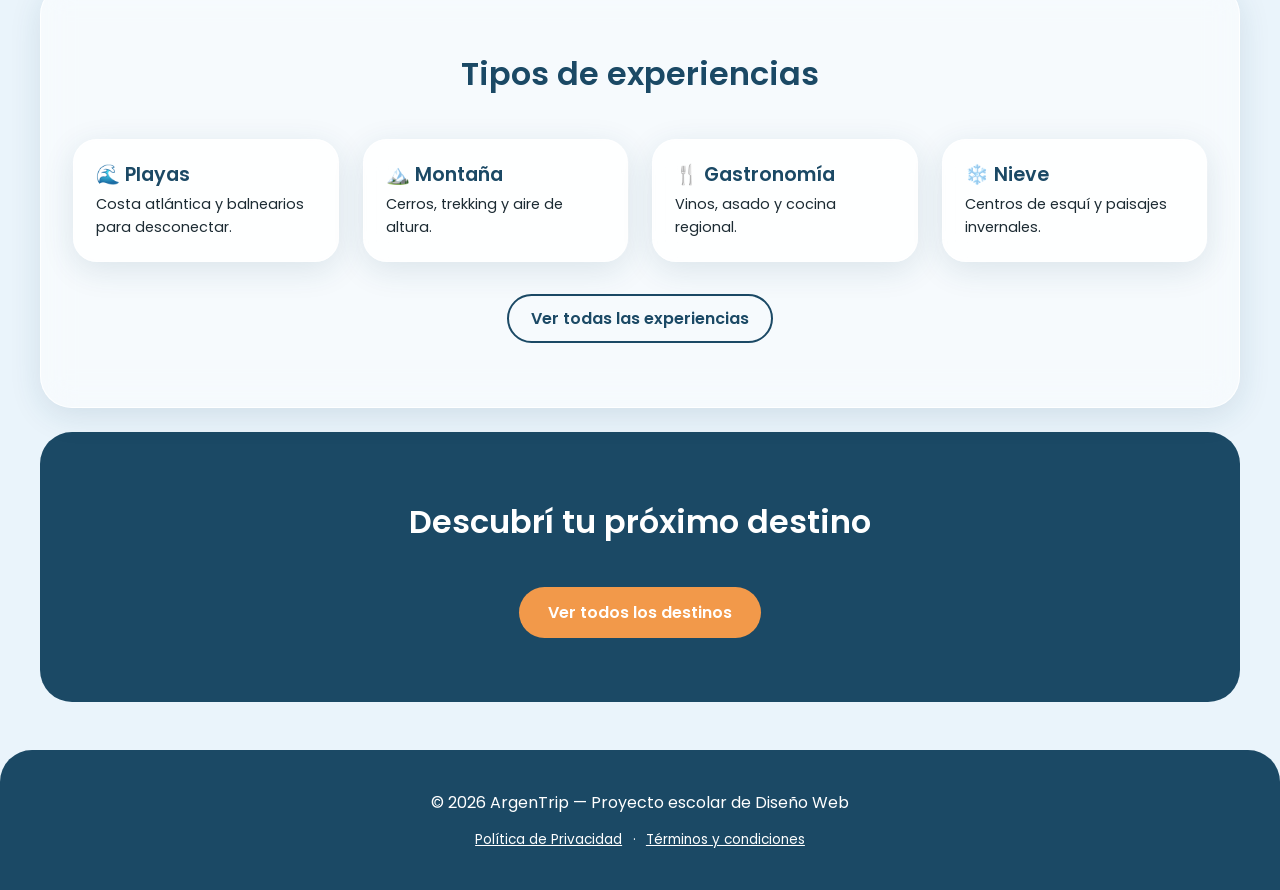
==== commit 8c1549a3: "logo e isotipo" ====
--- a/index.html
+++ b/index.html
@@ -4,7 +4,8 @@
   <meta charset="UTF-8">
   <meta name="viewport" content="width=device-width, initial-scale=1.0">
   <title>ArgenTrip - Un país para descubrir</title>
-  <link rel="icon" href="img/favicon.ico">
+  <link rel="icon" href="img/favicon.ico" sizes="any">
+  <link rel="icon" type="image/png" href="img/favicon.png">
   <link rel="stylesheet" href="style.css">
   <link rel="preconnect" href="https://fonts.googleapis.com">
 <link rel="preconnect" href="https://fonts.gstatic.com" crossorigin>
@@ -14,7 +15,10 @@
 
   <header>
     <nav>
-      <a href="index.html" class="logo">ArgenTrip</a>
+      <a href="index.html" class="logo" aria-label="ArgenTrip, ir al inicio">
+  <span class="logo-icono"><img src="img/isotipo.png" alt=""></span>
+  <span class="logo-texto">Argen<span>Trip</span></span>
+</a>
       <button class="menu-toggle" aria-label="Abrir menú">☰</button>
       <ul class="nav-links">
         <li><a href="index.html" class="active">Inicio</a></li>
--- a/style.css
+++ b/style.css
@@ -154,7 +154,26 @@
   font-size: 1.5rem;
   font-weight: 700;
   color: var(--text-light);
-}
+  display: flex;
+  align-items: center;
+  gap: 0.6rem;
+}
+
+.logo-icono {
+  width: 38px;
+  height: 38px;
+  background: #fff;
+  border-radius: 50%;
+  display: flex;
+  align-items: center;
+  justify-content: center;
+  flex-shrink: 0;
+}
+
+.logo-icono img { width: 22px; height: auto; }
+
+.logo-texto { font-weight: 700; }
+.logo-texto span { color: #9AD3F2; }
 
 .nav-links {
   display: flex;
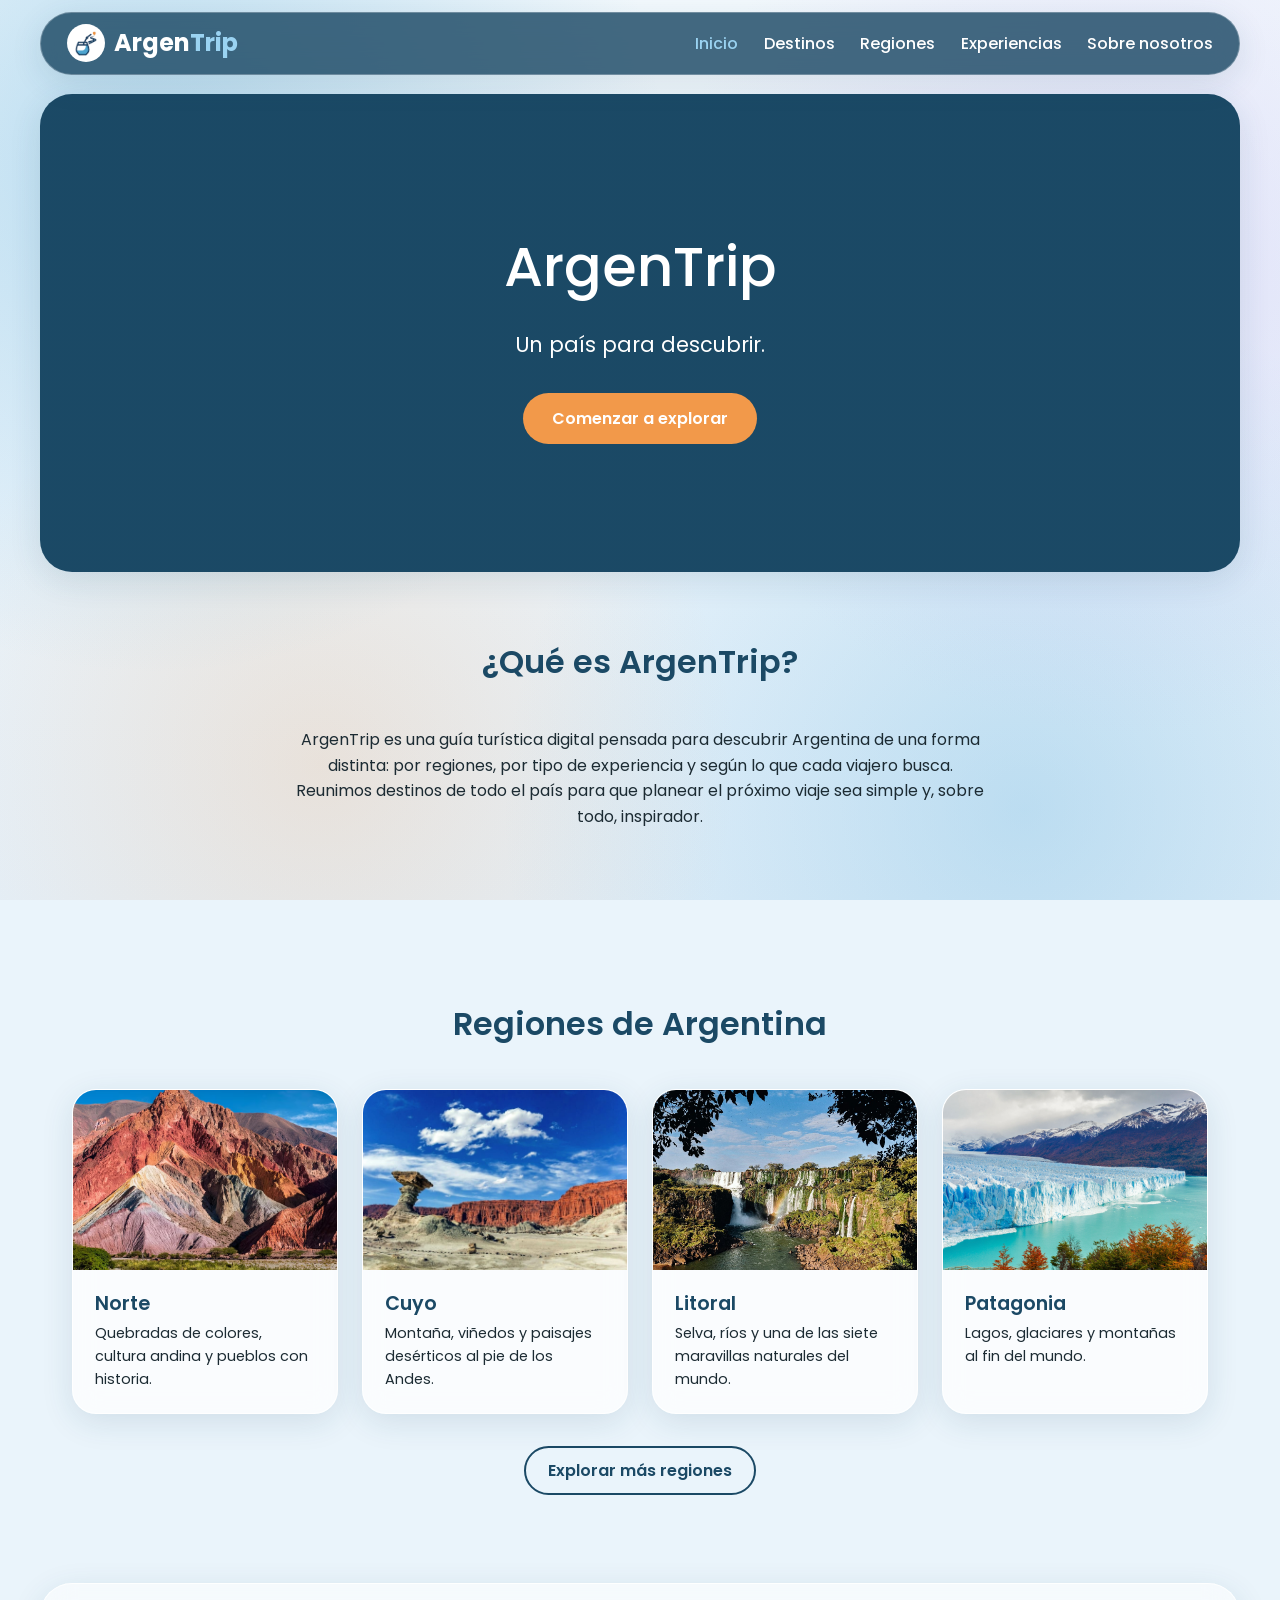
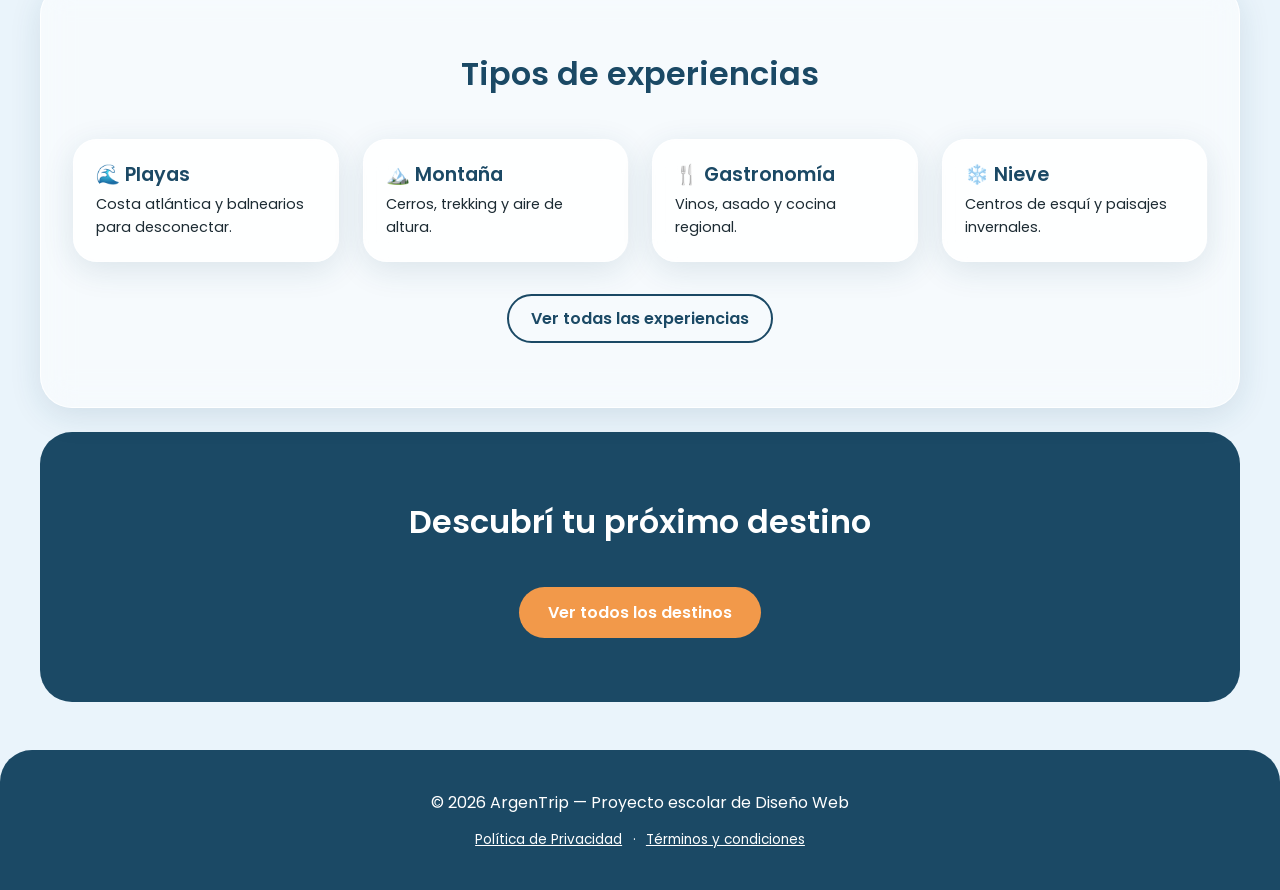
==== commit 2dfbf070: "chau recomendaciones" ====
--- a/index.html
+++ b/index.html
@@ -25,7 +25,6 @@
         <li><a href="destinos.html">Destinos</a></li>
         <li><a href="regiones.html">Regiones</a></li>
         <li><a href="experiencias.html">Experiencias</a></li>
-        <li><a href="recomendaciones.html">Recomendaciones</a></li>
         <li><a href="sobre-nosotros.html">Sobre nosotros</a></li>
       </ul>
     </nav>
--- a/style.css
+++ b/style.css
@@ -702,6 +702,32 @@
   * { transition: none !important; scroll-behavior: auto !important; }
 }
 
-#destinos-grid {
+#destinos-grid,
+#experiencias-grid {
   grid-template-columns: repeat(auto-fill, minmax(260px, 1fr));
+}
+
+/* Franja de datos al pie de la tarjeta de experiencias */
+.card-datos {
+  display: flex;
+  gap: 1.5rem;
+  margin-top: 1.2rem;
+  padding-top: 1rem;
+  border-top: 1px solid rgba(27, 73, 101, 0.15);
+}
+
+.card-datos div {
+  display: flex;
+  flex-direction: column;
+  gap: 0.15rem;
+}
+
+.card-datos span {
+  font-size: 0.75rem;
+  opacity: 0.7;
+}
+
+.card-datos strong {
+  font-size: 0.9rem;
+  color: var(--azul-profundo);
 }
